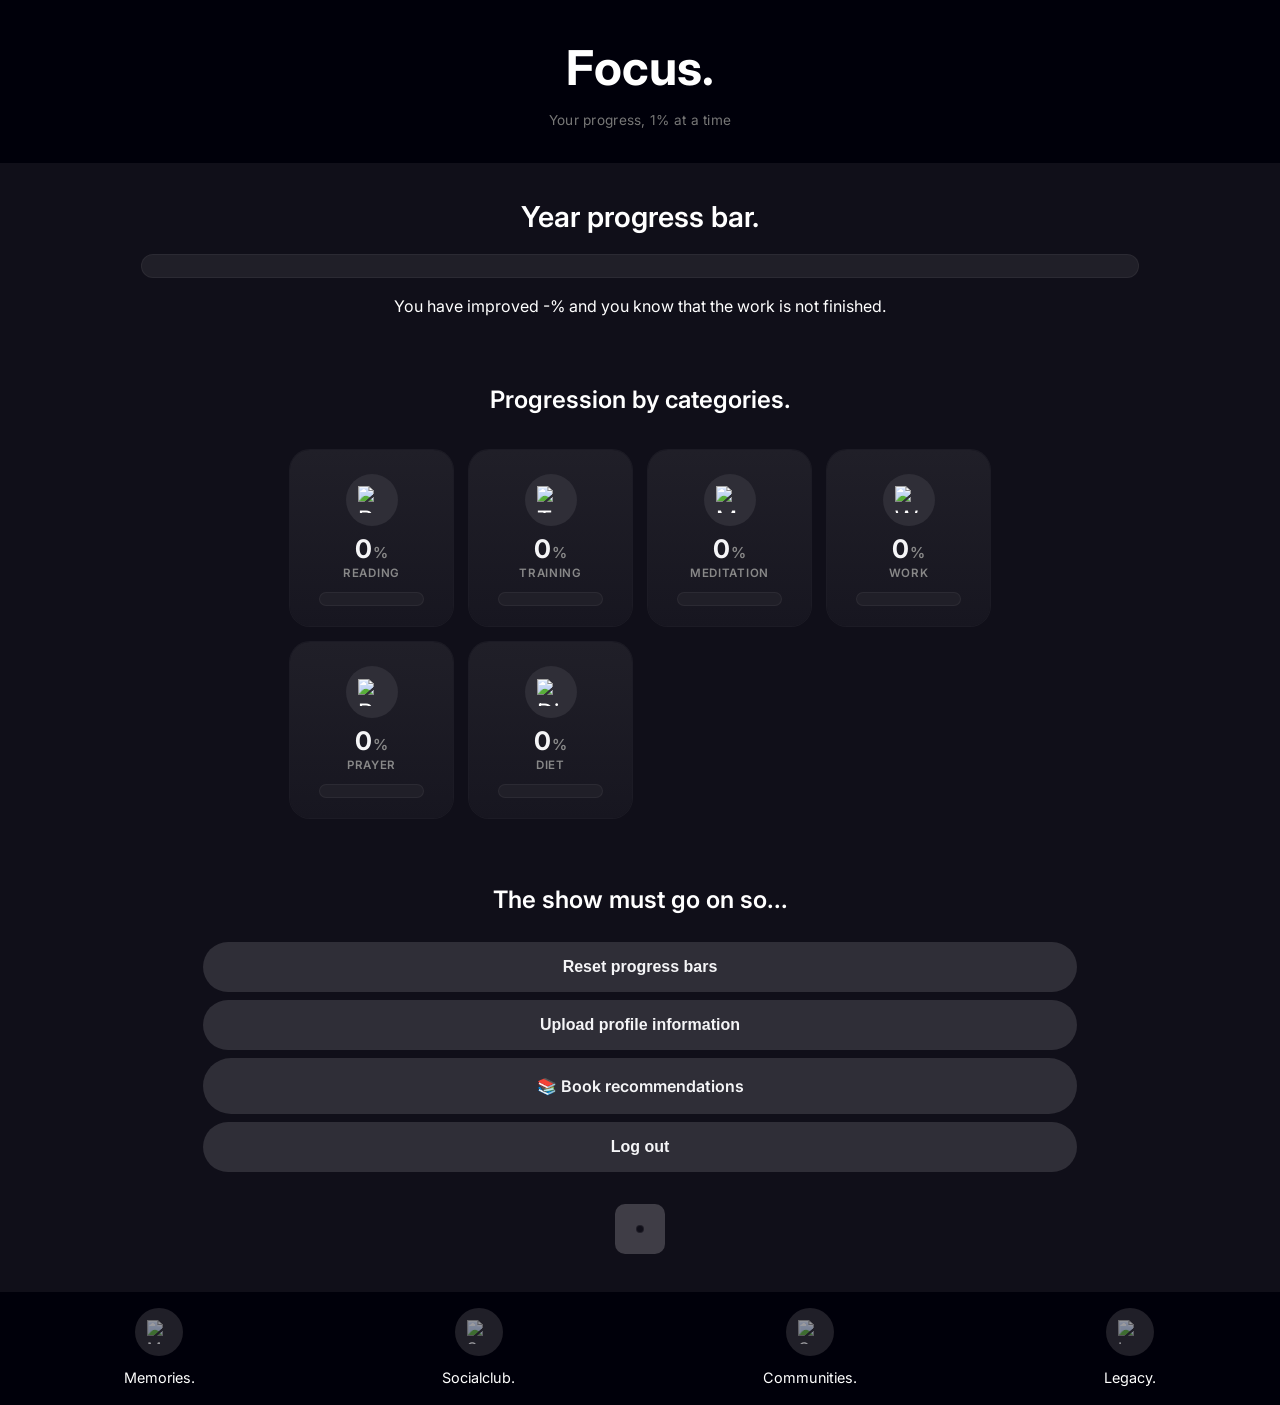
==== index.html @ 748fe957 "Add files via upload" ====
<!DOCTYPE html>
<html lang="es">
<head>
  <meta charset="UTF-8" />
  <meta name="viewport" content="width=device-width, initial-scale=1.0"/>
  <title>Focus - Main Page</title>
  
  <!-- Fuente Inter desde Google Fonts -->
  <link rel="preconnect" href="https://fonts.googleapis.com">
  <link rel="preconnect" href="https://fonts.gstatic.com" crossorigin>
  <link 
    href="https://fonts.googleapis.com/css2?family=Inter:wght@400;600;700&display=swap" 
    rel="stylesheet"
  >
  
  <style>
    /* Reset simple */
    * {
      margin: 0;
      padding: 0;
      box-sizing: border-box;
    }

    body {
      font-family: 'Inter', sans-serif; 
      background-color: #100F19; 
      color: #fff;
      line-height: 1.5;
      opacity: 0;
      animation: pageFadeIn 0.4s ease forwards;
    }
    @keyframes pageFadeIn {
      from { opacity: 0; transform: translateY(6px); }
      to   { opacity: 1; transform: translateY(0); }
    }

    /* Header */
    .header {
      background-color: #00000A;
      text-align: center;
      padding: 2rem 1rem;
    }
    .header h1 { font-size: 3rem; font-weight: 700; }
    .header .page-tagline {
      font-size: 0.85rem;
      color: #777;
      margin-top: 0.4rem;
      letter-spacing: 0.02em;
    }
    .header h1 {
      font-size: 3rem;
      font-weight: 700;
      margin: 0;
    }
    .header h1 a {
      text-decoration: none;
      color: #ffffff;
    }

    /* Sección: Year progress */
    .year-progress-section {
      text-align: center;
      padding: 2rem 1rem;
    }
    .year-progress-section h2 {
      font-size: 1.8rem;
      margin-bottom: 1rem;
      font-weight: 600;
    }
    #yearProgressLabel {
      margin-top: 1rem;
      font-size: 1rem;
    }

    /* Barra de progreso base */
    .progress-container {
      width: 80%;
      margin: 0 auto;
      background-color: #201F28; 
      border-radius: 50px;
      height: 24px;
      position: relative;
      overflow: hidden;
      box-shadow: inset 0 0 0 1px rgba(255,255,255,0.05);
    }
    .progress-bar {
      height: 100%;
      width: 0%; 
      background: linear-gradient(90deg, #55525f, #d9d8e0 70%, #F5F5F7);
      border-radius: 50px;
      transition: width 0.9s cubic-bezier(0.22, 1, 0.36, 1);
    }
    .progress-container.small {
      height: 14px;
      background-color: #201F28;
    }

    /* Sección: categorías */
    .categories-section {
      padding: 2rem 1rem;
      text-align: center;
    }
    .categories-section h2 {
      font-size: 1.5rem;
      margin-bottom: 2rem;
      font-weight: 600;
    }
    .categories-grid {
      display: grid;
      grid-template-columns: repeat(auto-fit, minmax(150px, 1fr));
      gap: 1rem;
      max-width: 700px;
      margin: 0 auto;
    }

    /* Tarjetas de cada categoría: tiles con icono */
    .category-card {
      background: linear-gradient(180deg, #201F28, #171620);
      padding: 1.5rem 1rem 1.25rem;
      border-radius: 20px;
      cursor: pointer;
      display: flex;
      flex-direction: column;
      align-items: center;
      gap: 0.6rem;
      box-shadow: 0 0 0 1px rgba(255,255,255,0.05);
      transition: transform 0.25s ease, box-shadow 0.25s ease, background-color 0.25s ease;
    }
    .category-card:hover {
      transform: translateY(-4px);
      box-shadow: 0 14px 28px rgba(0,0,0,0.35);
    }
    .category-card:active {
      transform: translateY(-1px);
    }

    .category-icon {
      width: 52px;
      height: 52px;
      border-radius: 50%;
      background-color: #2F2E37;
      display: flex;
      align-items: center;
      justify-content: center;
      font-size: 1.5rem;
      transition: background-color 0.25s ease;
    }
    .category-icon img { width: 52%; height: 52%; object-fit: contain; }
    .category-card:hover .category-icon {
      background-color: #3F3D46;
    }

    .category-stat {
      font-size: 1.6rem;
      font-weight: 700;
      color: #F5F5F7;
      line-height: 1;
    }
    .category-stat .unit {
      font-size: 0.95rem;
      font-weight: 600;
      color: #888;
      margin-left: 1px;
    }

    .category-label {
      font-size: 0.72rem;
      color: #888;
      text-transform: uppercase;
      letter-spacing: 0.06em;
      font-weight: 600;
      margin-top: -0.35rem;
    }

    /* Sección: botones y opciones */
    .next-actions-section {
      text-align: center;
      padding: 2rem 1rem;
    }
    .next-actions-section h2 {
      font-size: 1.5rem;
      margin-bottom: 1.5rem;
      font-weight: 600;
    }
    .btn.action-btn {
      display: block;
      width: 70%;
      margin: 0.5rem auto;
      padding: 1rem;
      background-color: #2F2E37;
      color: #F5F5F7;
      border: none;
      border-radius: 30px;
      font-size: 1rem;
      cursor: pointer;
      transition: background-color 0.3s;
      font-weight: 600;
    }
    .btn.action-btn:hover {
      background-color: #3F3D46;
    }

    /* Icono de configuración */
    .settings-icon {
      margin-top: 2rem;
    }
    .settings-icon .gear {
      display: inline-block;
      width: 50px;
      height: 50px;
      background-color: #3F3D46;
      border-radius: 10px;
      position: relative;
    }
    .settings-icon .gear::before,
    .settings-icon .gear::after {
      content: '';
      position: absolute;
      background-color: #201F28;
      border-radius: 50%;
    }
    .settings-icon .gear::before {
      width: 8px;
      height: 8px;
      left: calc(50% - 4px);
      top: calc(50% - 4px);
    }
    .settings-icon .gear::after {
      width: 6px;
      height: 6px;
      left: calc(50% - 3px);
      top: calc(50% - 3px);
      background-color: #100F19;
    }

    /* Footer */
    .footer {
      background-color: #00000A;
      padding: 1rem 0;
    }
    .bottom-nav {
      display: flex;
      justify-content: space-around;
      align-items: center;
    }
    .nav-item {
      text-align: center;
      cursor: pointer;
    }
    .nav-item a {
      display: flex;
      flex-direction: column;
      align-items: center;
      text-decoration: none;
      color: #fff;
    }
    .nav-item a:hover {
      color: #ccc; 
    }
    .nav-item .image {
      display: flex;
      justify-content: center;
      align-items: center;
      width: 48px; 
      height: 48px;
      margin-bottom: 0.5rem; 
      overflow: hidden;
      border-radius: 50%; 
      background-color: #201F28;
    }
    .nav-item .image img {
      width: 100%;
      height: 100%;
      object-fit: cover;
    }
    .nav-item .image-emoji img { width: 50%; height: 50%; object-fit: contain; opacity: 0.55; transition: opacity 0.2s; }
    .nav-item.active .image-emoji img { opacity: 1; }
    .nav-item span {
      font-size: 0.9rem;
      font-weight: 400;
      margin-top: 0.2rem;
    }

    /* ============================
       Modales — rediseño FOCUS
       ============================ */
    .modal-overlay, .modal-overlay-minutes, .modal-overlay-profile {
      position: fixed;
      top: 0; left: 0;
      width: 100vw; height: 100vh;
      display: flex;
      justify-content: center;
      align-items: center;
      background-color: rgba(0,0,0,0.65);
      backdrop-filter: blur(3px);
      z-index: 999;
      opacity: 0;
      pointer-events: none;
      transition: opacity 0.25s ease;
    }
    .modal-overlay.open, .modal-overlay-minutes.open, .modal-overlay-profile.open {
      opacity: 1;
      pointer-events: auto;
    }

    .modal, .modal-minutes, .modal-profile {
      position: relative;
      background: linear-gradient(180deg, #2F2E37, #100F19);
      padding: 2rem 1.75rem 1.75rem;
      border-radius: 20px;
      max-width: 90%;
      color: #fff;
      display: flex;
      flex-direction: column;
      align-items: center;
      gap: 0.9rem;
      box-shadow: 0 24px 60px rgba(0,0,0,0.55), 0 0 0 1px rgba(255,255,255,0.08);
      transform: scale(0.9) translateY(8px);
      transition: transform 0.28s cubic-bezier(0.22, 1, 0.36, 1);
    }
    .modal-overlay.open .modal,
    .modal-overlay-minutes.open .modal-minutes,
    .modal-overlay-profile.open .modal-profile {
      transform: scale(1) translateY(0);
    }

    .modal { width: 300px; }
    .modal-minutes { width: 300px; }
    .modal-profile { width: 320px; align-items: stretch; }

    .modal-icon {
      font-size: 2.2rem;
      line-height: 1;
      margin-bottom: -0.2rem;
    }
    .modal-icon img { width: 2.2rem; height: 2.2rem; object-fit: contain; display: block; margin: 0 auto; }

    .modal h3, .modal-minutes h3, .modal-profile h3 {
      font-weight: 600;
      font-size: 1.15rem;
      text-align: center;
      line-height: 1.4;
    }
    .modal-profile h3 { text-align: left; margin-bottom: 0.2rem; }

    /* Botón de cerrar: círculo discreto en la esquina */
    .modal .close-btn, 
    .modal-minutes .close-minutes-btn,
    .modal-profile .close-profile-btn {
      position: absolute;
      top: 0.75rem;
      right: 0.75rem;
      width: 28px;
      height: 28px;
      display: flex;
      align-items: center;
      justify-content: center;
      background-color: rgba(255,255,255,0.08);
      color: #ccc;
      font-size: 0.85rem;
      border-radius: 50%;
      cursor: pointer;
      transition: background-color 0.2s, color 0.2s;
    }
    .modal .close-btn:hover, 
    .modal-minutes .close-minutes-btn:hover,
    .modal-profile .close-profile-btn:hover {
      background-color: rgba(255,255,255,0.18);
      color: #fff;
    }

    /* Toggle Yes/No */
    .toggle-group {
      display: flex;
      gap: 0.6rem;
      width: 100%;
    }
    .toggle-btn {
      flex: 1;
      padding: 0.7rem 0;
      background-color: #201F28;
      border: 2px solid #2F2E37;
      color: #ccc;
      font-weight: 600;
      font-size: 0.95rem;
      border-radius: 12px;
      cursor: pointer;
      transition: all 0.2s ease;
    }
    .toggle-btn:hover { border-color: #6e6b7b; }
    .toggle-btn.selected {
      background-color: #F5F5F7;
      border-color: #F5F5F7;
      color: #100F19;
    }
    .toggle-btn.selected.no-style {
      background-color: #3F3D46;
      border-color: #55525f;
      color: #fff;
    }

    /* Chips de minutos rápidos */
    .chip-group {
      display: flex;
      flex-wrap: wrap;
      gap: 0.5rem;
      justify-content: center;
      width: 100%;
    }
    .chip {
      padding: 0.4rem 0.9rem;
      background-color: #201F28;
      border: 1.5px solid #2F2E37;
      color: #ddd;
      font-size: 0.85rem;
      font-weight: 600;
      border-radius: 20px;
      cursor: pointer;
      transition: all 0.2s ease;
    }
    .chip:hover { border-color: #6e6b7b; }
    .chip.selected {
      background-color: #F5F5F7;
      border-color: #F5F5F7;
      color: #100F19;
    }

    .minutes-input-wrap {
      position: relative;
      width: 100%;
    }
    .minutes-input-wrap input[type="number"] {
      width: 100%;
      padding: 0.7rem 3rem 0.7rem 1rem;
      background-color: #100F19;
      color: #fff;
      border: 2px solid #2F2E37;
      border-radius: 12px;
      outline: none;
      font-size: 1.6rem;
      font-weight: 700;
      text-align: center;
      transition: border-color 0.2s;
      -moz-appearance: textfield;
    }
    .minutes-input-wrap input[type="number"]:focus {
      border-color: #F5F5F7;
    }
    .minutes-unit {
      position: absolute;
      right: 1rem;
      top: 50%;
      transform: translateY(-50%);
      color: #888;
      font-size: 0.85rem;
      font-weight: 600;
      pointer-events: none;
    }

    /* Botones, selects, inputs en modals */
    .modal button, .modal-minutes button, .modal-profile button {
      background-color: #F5F5F7;
      border: none;
      color: #100F19;
      font-weight: 700;
      letter-spacing: 0.02em;
      text-transform: uppercase;
      font-size: 0.85rem;
      border-radius: 12px;
      padding: 0.75rem 1rem;
      cursor: pointer;
      transition: background-color 0.2s, transform 0.15s;
      width: 100%;
    }
    .modal button:hover, .modal-minutes button:hover, .modal-profile button:hover {
      background-color: #E3E3E8;
    }
    .modal button:active, .modal-minutes button:active, .modal-profile button:active {
      transform: scale(0.97);
    }

    .modal-profile input[type="text"], 
    .modal-profile textarea,
    .modal-profile input[type="file"] {
      width: 100%;
      padding: 0.6rem 0.8rem;
      background-color: #100F19;
      color: #fff;
      border: 2px solid #2F2E37;
      border-radius: 10px;
      outline: none;
      font-size: 0.95rem;
      font-family: inherit;
      transition: border-color 0.2s;
    }
    .modal-profile input[type="text"]:focus,
    .modal-profile textarea:focus {
      border-color: #F5F5F7;
    }
    .modal-profile label {
      font-size: 0.75rem;
      text-transform: uppercase;
      letter-spacing: 0.05em;
      color: #999;
      margin-bottom: -0.4rem;
      margin-top: 0.3rem;
    }

    .avatar-preview {
      width: 72px;
      height: 72px;
      border-radius: 50%;
      align-self: center;
      background-color: #333;
      background-size: cover;
      background-position: center;
      border: 2px solid #F5F5F7;
      margin-bottom: 0.2rem;
    }

    /* ============================
       Toast — sustituye a alert()
       ============================ */
    .focus-toast {
      position: fixed;
      bottom: 30px;
      left: 50%;
      transform: translate(-50%, 16px);
      background-color: #201F28;
      color: #F5F5F7;
      padding: 0.8rem 1.4rem;
      border-radius: 14px;
      font-size: 0.9rem;
      font-weight: 600;
      text-align: center;
      max-width: 85%;
      box-shadow: 0 16px 40px rgba(0,0,0,0.5), 0 0 0 1px rgba(255,255,255,0.07);
      opacity: 0;
      pointer-events: none;
      transition: opacity 0.3s ease, transform 0.3s ease;
      z-index: 1200;
    }
    .focus-toast.show {
      opacity: 1;
      transform: translate(-50%, 0);
    }

    /* ============================
       Rodillo numérico (efecto slot machine)
       ============================ */
    .reel-overlay {
      position: fixed;
      top: 0; left: 0;
      width: 100vw; height: 100vh;
      display: flex;
      flex-direction: column;
      align-items: center;
      justify-content: center;
      gap: 1rem;
      background-color: rgba(0,0,0,0.78);
      backdrop-filter: blur(6px);
      z-index: 1100;
      opacity: 0;
      pointer-events: none;
      transition: opacity 0.3s ease;
    }
    .reel-overlay.show {
      opacity: 1;
      pointer-events: auto;
    }
    .reel-label {
      font-size: 0.9rem;
      text-transform: uppercase;
      letter-spacing: 0.08em;
      color: #999;
      text-align: center;
      max-width: 80%;
    }
    .reel-container {
      display: flex;
      gap: 5px;
    }
    .reel-digit {
      width: 48px;
      height: 68px;
      overflow: hidden;
      position: relative;
      background-color: #201F28;
      border-radius: 12px;
      box-shadow: inset 0 0 0 1px rgba(255,255,255,0.07);
    }
    .reel-strip {
      display: flex;
      flex-direction: column;
      transition: transform 1s cubic-bezier(0.16, 1, 0.3, 1);
    }
    .reel-strip span {
      height: 68px;
      display: flex;
      align-items: center;
      justify-content: center;
      font-size: 2.1rem;
      font-weight: 700;
      color: #F5F5F7;
      font-variant-numeric: tabular-nums;
    }
    .reel-suffix {
      font-size: 1rem;
      color: #888;
      font-weight: 600;
    }
  </style>
</head>
<body>

  <!-- Encabezado -->
  <header class="header">
    <h1>
      <a href="index.html" style="text-decoration: none; color: #fff;">Focus.</a>
    </h1>
    <div class="page-tagline">Your progress, 1% at a time</div>
  </header>

  <!-- Sección: Barra de progreso anual -->
  <section class="year-progress-section">
    <h2>Year progress bar.</h2>
    <div class="progress-container">
      <div class="progress-bar" id="yearProgressBar"></div>
    </div>
    <p id="yearProgressLabel">
      You have improved <span id="yearProgressValue">-</span>% and you know that the work is not finished.
    </p>
  </section>

  <!-- Sección: Progresión por categorías -->
  <section class="categories-section">
    <h2>Progression by categories.</h2>
    <div class="categories-grid">

      <!-- Leer (1%/20 min) -->
      <div class="category-card" data-cat="read">
        <div class="category-icon"><img src="https://cdn.jsdelivr.net/gh/twitter/twemoji@14.0.2/assets/svg/1f4d6.svg" alt="Reading"></div>
        <div class="category-stat"><span id="readValue">0</span><span class="unit">%</span></div>
        <div class="category-label">Reading</div>
        <div class="progress-container small">
          <div class="progress-bar" id="readProgressBar"></div>
        </div>
      </div>

      <!-- Entrenar (1%/60 min) -->
      <div class="category-card" data-cat="trained">
        <div class="category-icon"><img src="https://cdn.jsdelivr.net/gh/twitter/twemoji@14.0.2/assets/svg/1f4aa.svg" alt="Training"></div>
        <div class="category-stat"><span id="trainedValue">0</span><span class="unit">%</span></div>
        <div class="category-label">Training</div>
        <div class="progress-container small">
          <div class="progress-bar" id="trainedProgressBar"></div>
        </div>
      </div>

      <!-- Meditar (1%/10 min) -->
      <div class="category-card" data-cat="meditated">
        <div class="category-icon"><img src="https://cdn.jsdelivr.net/gh/twitter/twemoji@14.0.2/assets/svg/1f9d8.svg" alt="Meditation"></div>
        <div class="category-stat"><span id="meditatedValue">0</span><span class="unit">%</span></div>
        <div class="category-label">Meditation</div>
        <div class="progress-container small">
          <div class="progress-bar" id="meditatedProgressBar"></div>
        </div>
      </div>

      <!-- Trabajar (1%/60 min) -->
      <div class="category-card" data-cat="worked">
        <div class="category-icon"><img src="https://cdn.jsdelivr.net/gh/twitter/twemoji@14.0.2/assets/svg/1f4bc.svg" alt="Work"></div>
        <div class="category-stat"><span id="workedValue">0</span><span class="unit">%</span></div>
        <div class="category-label">Work</div>
        <div class="progress-container small">
          <div class="progress-bar" id="workedProgressBar"></div>
        </div>
      </div>

      <!-- Rezar (Yes/No) -->
      <div class="category-card" data-cat="prayed">
        <div class="category-icon"><img src="https://cdn.jsdelivr.net/gh/twitter/twemoji@14.0.2/assets/svg/1f64f.svg" alt="Prayer"></div>
        <div class="category-stat"><span id="prayedValue">0</span><span class="unit">%</span></div>
        <div class="category-label">Prayer</div>
        <div class="progress-container small">
          <div class="progress-bar" id="prayedProgressBar"></div>
        </div>
      </div>

      <!-- Dieta (Yes/No) -->
      <div class="category-card" data-cat="diet">
        <div class="category-icon"><img src="https://cdn.jsdelivr.net/gh/twitter/twemoji@14.0.2/assets/svg/1f957.svg" alt="Diet"></div>
        <div class="category-stat"><span id="dietValue">0</span><span class="unit">%</span></div>
        <div class="category-label">Diet</div>
        <div class="progress-container small">
          <div class="progress-bar" id="dietProgressBar"></div>
        </div>
      </div>

    </div>
  </section>

  <!-- Sección: Botones y opciones -->
  <section class="next-actions-section">
    <h2>The show must go on so...</h2>
    
    <!-- Botón "Reset progress bars" -->
    <button class="btn action-btn" id="resetBtn">Reset progress bars</button>

    <!-- Botón "Upload profile information" -->
    <button class="btn action-btn" id="uploadProfileBtn">Upload profile information</button>

    <a href="books.html" class="btn action-btn" style="display:block; text-decoration:none; box-sizing:border-box;">📚 Book recommendations</a>

    <button class="btn action-btn" id="logoutBtn">Log out</button>
    
    <!-- Icono de configuración (decorativo) -->
    <div class="settings-icon">
      <div class="gear"></div>
    </div>
  </section>

  <!-- Footer con menú de navegación inferior -->
  <footer class="footer">
    <nav class="bottom-nav">
      <div class="nav-item">
        <a href="memories.html">
          <div class="image image-emoji">
            <img src="https://cdn.jsdelivr.net/gh/twitter/twemoji@14.0.2/assets/svg/1f4f8.svg" alt="Memories">
          </div>
          <span>Memories.</span>
        </a>
      </div>
      <div class="nav-item">
        <a href="socialclub.html">
            <div class="image image-emoji">
              <img src="https://cdn.jsdelivr.net/gh/twitter/twemoji@14.0.2/assets/svg/1f4ac.svg" alt="Socialclub">
            </div>
            <span>Socialclub.</span>
          </a>
      </div>
      <div class="nav-item">
        <a href="communities.html">
            <div class="image image-emoji">
              <img src="https://cdn.jsdelivr.net/gh/twitter/twemoji@14.0.2/assets/svg/1f310.svg" alt="Communities">
            </div>
            <span>Communities.</span>
          </a>
      </div>
      <div class="nav-item">
        <a href="legacy.html">
            <div class="image image-emoji">
              <img src="https://cdn.jsdelivr.net/gh/twitter/twemoji@14.0.2/assets/svg/1f331.svg" alt="Legacy">
            </div>
            <span>Legacy.</span>
          </a>
      </div>
    </nav>
  </footer>

  <!-- Modal: Yes/No (prayed, diet) -->
  <div class="modal-overlay" id="yesNoModal">
    <div class="modal">
      <button class="close-btn" id="closeYesNoModal">✕</button>
      <span class="modal-icon" id="yesNoModalIcon"><img src="https://cdn.jsdelivr.net/gh/twitter/twemoji@14.0.2/assets/svg/1f64f.svg" alt=""></span>
      <h3 id="yesNoModalTitle">Have you followed your diet today?</h3>
      <div class="toggle-group" id="yesNoToggleGroup">
        <button type="button" class="toggle-btn" data-value="Yes">Yes</button>
        <button type="button" class="toggle-btn no-style" data-value="No">No</button>
      </div>
      <button id="saveYesNoBtn">Save</button>
    </div>
  </div>

  <!-- Modal: minutos para las demás categorías -->
  <div class="modal-overlay-minutes" id="minutesModal">
    <div class="modal-minutes">
      <button class="close-minutes-btn" id="closeMinutesModal">✕</button>
      <span class="modal-icon" id="minutesModalIcon"><img src="https://cdn.jsdelivr.net/gh/twitter/twemoji@14.0.2/assets/svg/1f4d6.svg" alt=""></span>
      <h3 id="minutesModalTitle">How many minutes did you spend?</h3>
      <div class="chip-group" id="minutesChipGroup">
        <button type="button" class="chip" data-min="5">5</button>
        <button type="button" class="chip" data-min="10">10</button>
        <button type="button" class="chip" data-min="15">15</button>
        <button type="button" class="chip" data-min="30">30</button>
        <button type="button" class="chip" data-min="60">60</button>
      </div>
      <div class="minutes-input-wrap">
        <input type="number" min="0" id="minutesInput" placeholder="0" />
        <span class="minutes-unit">min</span>
      </div>
      <button id="saveMinutesBtn">Save</button>
    </div>
  </div>

  <!-- Modal: Profile Info -->
  <div class="modal-overlay-profile" id="profileModal">
    <div class="modal-profile">
      <button class="close-profile-btn" id="closeProfileModal">✕</button>
      <h3>Upload Profile Information</h3>

      <div class="avatar-preview" id="avatarPreview"></div>

      <label for="realName">Real Name</label>
      <input type="text" id="realName" placeholder="John Doe">

      <label for="userName">Username</label>
      <input type="text" id="userName" placeholder="johndoe123">

      <label for="description">Description</label>
      <textarea id="description" rows="3" placeholder="Tell us about yourself..."></textarea>

      <label for="profilePic">Profile Picture</label>
      <input type="file" id="profilePic" accept="image/*">

      <button id="saveProfileBtn">Save</button>
    </div>
  </div>

  <!-- Toast de notificaciones -->
  <div class="focus-toast" id="focusToast"></div>

  <!-- Overlay del rodillo numérico (efecto slot machine) -->
  <div class="reel-overlay" id="reelOverlay">
    <span class="reel-label" id="reelLabel"></span>
    <div class="reel-container" id="reelContainer"></div>
    <span class="reel-suffix" id="reelSuffix"></span>
  </div>

  <script type="module">
    import { requireAuth, loadUserDoc, saveUserDoc, logout, resizeImageFile } from "./firebase-init.js";

    // Esperamos a saber quién ha iniciado sesión (si no hay nadie, nos manda a login.html)
    const user = await requireAuth();
    const uid = user.uid;

    // Cargamos los datos guardados de este usuario en Firestore
    const savedData = await loadUserDoc(uid);

    // timeSpent para cada cat
    let timeSpent = savedData.timeSpent || {
      read: 0,
      trained: 0,
      meditated: 0,
      worked: 0,
      prayedYesCount: 0,
      dietYesCount: 0,
      readSessions: 0,
      trainedSessions: 0,
      meditatedSessions: 0,
      workedSessions: 0
    };
    // Compatibilidad con cuentas creadas antes de añadir el conteo de sesiones
    ["readSessions", "trainedSessions", "meditatedSessions", "workedSessions"].forEach(k => {
      if (typeof timeSpent[k] !== "number") timeSpent[k] = 0;
    });

    // Profile info
    let profileInfo = savedData.profileInfo || {
      realName: "",
      userName: "",
      description: "",
      profilePic: ""
    };

    document.getElementById("logoutBtn").addEventListener("click", logout);

    // Iconos por categoría, usados en los modales
    const TWEMOJI_BASE = "https://cdn.jsdelivr.net/gh/twitter/twemoji@14.0.2/assets/svg/";
    function twemojiImg(code) {
      return `<img src="${TWEMOJI_BASE}${code}.svg" alt="">`;
    }
    const CATEGORY_ICONS = {
      read: twemojiImg("1f4d6"),
      trained: twemojiImg("1f4aa"),
      meditated: twemojiImg("1f9d8"),
      worked: twemojiImg("1f4bc"),
      prayed: twemojiImg("1f64f"),
      diet: twemojiImg("1f957")
    };

    // Animación tipo "cuentakilómetros": sube rápido del valor actual al nuevo
    function animateNumber(el, from, to, duration = 700) {
      if (!el) return;
      from = Number(from) || 0;
      to = Number(to) || 0;
      if (from === to) { el.textContent = to; return; }

      const start = performance.now();
      function tick(now) {
        const progress = Math.min((now - start) / duration, 1);
        // easeOutExpo: arranca muy rápido y frena al final, como un odómetro
        const eased = progress === 1 ? 1 : 1 - Math.pow(2, -10 * progress);
        const current = Math.round(from + (to - from) * eased);
        el.textContent = current;
        if (progress < 1) requestAnimationFrame(tick);
        else el.textContent = to;
      }
      requestAnimationFrame(tick);
    }

    /* -- Toast: sustituye a los alert() nativos -- */
    const focusToast = document.getElementById("focusToast");
    let toastTimer;
    function showToast(message) {
      focusToast.textContent = message;
      focusToast.classList.add("show");
      clearTimeout(toastTimer);
      toastTimer = setTimeout(() => focusToast.classList.remove("show"), 2400);
    }

    /* -- Rodillo numérico tipo tragaperras (para el total de minutos) -- */
    const reelOverlay   = document.getElementById("reelOverlay");
    const reelLabel     = document.getElementById("reelLabel");
    const reelContainer = document.getElementById("reelContainer");
    const reelSuffix    = document.getElementById("reelSuffix");

    function buildReelDigit(targetDigit) {
      const digitEl = document.createElement("div");
      digitEl.className = "reel-digit";
      const strip = document.createElement("div");
      strip.className = "reel-strip";
      // 3 vueltas de 0-9 para que el rodillo gire varias veces antes de frenar
      for (let cycle = 0; cycle < 3; cycle++) {
        for (let d = 0; d <= 9; d++) {
          const span = document.createElement("span");
          span.textContent = d;
          strip.appendChild(span);
        }
      }
      digitEl.appendChild(strip);
      return { digitEl, strip, targetDigit };
    }

    function showMinutesReel(catKey, toTotal) {
      const digitsStr = String(toTotal).padStart(2, "0");
      reelContainer.innerHTML = "";
      const strips = [];

      [...digitsStr].forEach((ch) => {
        const { digitEl, strip, targetDigit } = buildReelDigit(parseInt(ch, 10));
        reelContainer.appendChild(digitEl);
        strips.push({ strip, targetDigit });
      });

      reelLabel.textContent = `Total minutes on ${catKey} this year`;
      reelSuffix.textContent = "min";
      reelOverlay.classList.add("show");

      // Reseteamos posición antes de animar (sin transición) y forzamos reflow
      strips.forEach(({ strip }) => {
        strip.style.transitionDuration = "0s";
        strip.style.transform = "translateY(0)";
      });
      // eslint-disable-next-line no-unused-expressions
      reelContainer.offsetHeight;

      let maxDuration = 0;
      strips.forEach(({ strip, targetDigit }, i) => {
        const duration = 900 + i * 220;
        const delay = i * 90;
        maxDuration = Math.max(maxDuration, duration + delay);
        strip.style.transitionDuration = `${duration}ms`;
        strip.style.transitionDelay = `${delay}ms`;
        const landIndex = 20 + targetDigit; // aterriza en la 3ª vuelta
        strip.style.transform = `translateY(-${landIndex * 68}px)`;
      });

      // Tras la animación + una pausa para leer el número, ocultamos el rodillo
      setTimeout(() => {
        reelOverlay.classList.remove("show");
      }, maxDuration + 1300);
    }

    // Cálculo % en base a la catKey
    function computeProgress(catKey) {
      switch(catKey) {
        case "read":
          return Math.floor(timeSpent.read / 20);   // 1% / 20 min
        case "trained":
          return Math.floor(timeSpent.trained / 60);// 1% / 60 min
        case "meditated":
          return Math.floor(timeSpent.meditated / 10);// 1% / 10 min
        case "worked":
          return Math.floor(timeSpent.worked / 60);
        case "prayed":
          return timeSpent.prayedYesCount;          
        case "diet":
          return timeSpent.dietYesCount;           
      }
      return 0;
    }

    // Actualiza la barra y el texto de una categoría
    function updateProgress(catKey) {
      const val = computeProgress(catKey);
      const finalVal = val > 400 ? 400 : val;

      // Actualizar la barra (la transición CSS ya la anima)
      const barElem = document.getElementById(catKey + "ProgressBar");
      if (barElem) barElem.style.width = finalVal + "%";
      
      // Actualizar el texto con efecto de conteo
      const labelElem = document.getElementById(catKey + "Value");
      if (labelElem) {
        const currentVal = parseInt(labelElem.textContent, 10) || 0;
        animateNumber(labelElem, currentVal, finalVal);
      }
    }

    // Calculamos la media de los 6 porcentajes para la barra principal
    function updateYearBar() {
      const cats = ["read","trained","meditated","worked","prayed","diet"];
      let sum = 0;
      cats.forEach(c => sum += computeProgress(c));
      const avg = Math.floor(sum / cats.length);
      const finalAvg = avg > 400 ? 400 : avg;
      
      const yearBar = document.getElementById("yearProgressBar");
      const yearVal = document.getElementById("yearProgressValue");
      if (yearBar) yearBar.style.width = finalAvg + "%";
      if (yearVal) {
        const currentVal = parseInt(yearVal.textContent, 10) || 0;
        animateNumber(yearVal, currentVal, finalAvg);
      }
    }

    // Recalcula una categoría y después la barra principal
    function recalcAll(catKey) {
      updateProgress(catKey);
      updateYearBar();
    }

    /* -- Modales prayed/diet -- */
    const yesNoModal       = document.getElementById("yesNoModal");
    const closeYesNoModal  = document.getElementById("closeYesNoModal");
    const yesNoModalTitle  = document.getElementById("yesNoModalTitle");
    const yesNoModalIcon   = document.getElementById("yesNoModalIcon");
    const yesNoToggleGroup = document.getElementById("yesNoToggleGroup");
    const saveYesNoBtn     = document.getElementById("saveYesNoBtn");
    let yesNoChoice = "Yes";
    let yesNoCategory = null;

    function openYesNoModal(catKey) {
      yesNoCategory = catKey;
      yesNoChoice = "Yes";
      yesNoModalIcon.innerHTML = CATEGORY_ICONS[catKey] || twemojiImg("2705");
      yesNoModalTitle.textContent = (catKey === "prayed")
        ? "Have you prayed today?"
        : "Have you followed your diet today?";

      yesNoToggleGroup.querySelectorAll(".toggle-btn").forEach(btn => {
        btn.classList.toggle("selected", btn.dataset.value === "Yes");
      });

      yesNoModal.classList.add("open");
    }
    function closeYesNo() {
      yesNoModal.classList.remove("open");
    }
    closeYesNoModal.addEventListener("click", closeYesNo);

    yesNoToggleGroup.querySelectorAll(".toggle-btn").forEach(btn => {
      btn.addEventListener("click", () => {
        yesNoChoice = btn.dataset.value;
        yesNoToggleGroup.querySelectorAll(".toggle-btn").forEach(b => {
          b.classList.toggle("selected", b === btn);
        });
      });
    });

    saveYesNoBtn.addEventListener("click", () => {
      const catKey = yesNoCategory;
      if (yesNoChoice === "Yes") {
        if (catKey === "prayed") {
          timeSpent.prayedYesCount++;
          showToast("Nice! +1% in prayed progress!");
        } else {
          timeSpent.dietYesCount++;
          showToast("Great job! +1% in diet progress!");
        }
      } else {
        showToast("No increment this time!");
      }
      saveUserDoc(uid, { timeSpent });
      recalcAll(catKey);
      closeYesNo();
    });

    /* -- Modal Minutos -- */
    const minutesModal      = document.getElementById("minutesModal");
    const closeMinutesModal = document.getElementById("closeMinutesModal");
    const minutesModalTitle = document.getElementById("minutesModalTitle");
    const minutesModalIcon  = document.getElementById("minutesModalIcon");
    const minutesChipGroup  = document.getElementById("minutesChipGroup");
    const minutesInput      = document.getElementById("minutesInput");
    const saveMinutesBtn    = document.getElementById("saveMinutesBtn");

    function openMinutesModal(catKey) {
      minutesModalIcon.innerHTML = CATEGORY_ICONS[catKey] || twemojiImg("23f1");
      minutesModalTitle.textContent = `How many minutes did you spend on ${catKey} today?`;
      minutesInput.value = "";
      minutesInput.dataset.category = catKey;
      minutesChipGroup.querySelectorAll(".chip").forEach(c => c.classList.remove("selected"));

      minutesModal.classList.add("open");
      setTimeout(() => minutesInput.focus(), 200);
    }
    function closeModalMinutes() {
      minutesModal.classList.remove("open");
    }
    closeMinutesModal.addEventListener("click", closeModalMinutes);

    minutesChipGroup.querySelectorAll(".chip").forEach(chip => {
      chip.addEventListener("click", () => {
        minutesInput.value = chip.dataset.min;
        minutesChipGroup.querySelectorAll(".chip").forEach(c => c.classList.remove("selected"));
        chip.classList.add("selected");
      });
    });
    // Si el usuario escribe un valor manual, quitamos la selección de chips
    minutesInput.addEventListener("input", () => {
      const matchingChip = [...minutesChipGroup.querySelectorAll(".chip")]
        .find(c => c.dataset.min === minutesInput.value);
      minutesChipGroup.querySelectorAll(".chip").forEach(c => {
        c.classList.toggle("selected", c === matchingChip);
      });
    });

    saveMinutesBtn.addEventListener("click", () => {
      const catKey = minutesInput.dataset.category;
      const val = parseInt(minutesInput.value);
      if (!isNaN(val) && val > 0) {
        timeSpent[catKey] += val;
        timeSpent[catKey + "Sessions"] = (timeSpent[catKey + "Sessions"] || 0) + 1;
        saveUserDoc(uid, { timeSpent });
        closeModalMinutes();
        showMinutesReel(catKey, timeSpent[catKey]);
        // Las barras se recalculan ya (quedan ocultas detrás del overlay del rodillo)
        recalcAll(catKey);
      } else {
        closeModalMinutes();
      }
    });

    /* -- Botón RESET -- */
    const resetBtn = document.getElementById("resetBtn");
    resetBtn.addEventListener("click", () => {
      // Todos a 0
      timeSpent.read          = 0;
      timeSpent.trained       = 0;
      timeSpent.meditated     = 0;
      timeSpent.worked        = 0;
      timeSpent.prayedYesCount= 0;
      timeSpent.dietYesCount  = 0;

      saveUserDoc(uid, { timeSpent });

      ["read","trained","meditated","worked","prayed","diet"].forEach(cat => {
        updateProgress(cat);
      });
      updateYearBar();

      showToast("All progress bars have been reset to 0!");
    });

    /* -- Modal Profile -- */
    const uploadProfileBtn    = document.getElementById("uploadProfileBtn");
    const profileModal        = document.getElementById("profileModal");
    const closeProfileModalBtn= document.getElementById("closeProfileModal");
    const realNameInput       = document.getElementById("realName");
    const userNameInput       = document.getElementById("userName");
    const descriptionInput    = document.getElementById("description");
    const profilePicInput     = document.getElementById("profilePic");
    const saveProfileBtn      = document.getElementById("saveProfileBtn");
    const avatarPreview       = document.getElementById("avatarPreview");

    function setAvatarPreview(src) {
      avatarPreview.style.backgroundImage = src ? `url(${src})` : "none";
    }

    uploadProfileBtn.addEventListener("click", () => {
      realNameInput.value    = profileInfo.realName || "";
      userNameInput.value    = profileInfo.userName || "";
      descriptionInput.value = profileInfo.description || "";
      profilePicInput.value  = "";
      delete profilePicInput.dataset.resized;
      setAvatarPreview(profileInfo.profilePic);
      profileModal.classList.add("open");
    });

    closeProfileModalBtn.addEventListener("click", () => {
      profileModal.classList.remove("open");
    });

    profilePicInput.addEventListener("change", async () => {
      const file = profilePicInput.files[0];
      if (!file) return;
      const resized = await resizeImageFile(file, 400, 0.8);
      profilePicInput.dataset.resized = resized;
      setAvatarPreview(resized);
    });

    saveProfileBtn.addEventListener("click", async () => {
      profileInfo.realName    = realNameInput.value.trim();
      profileInfo.userName    = userNameInput.value.trim();
      profileInfo.description = descriptionInput.value.trim();

      if (profilePicInput.dataset.resized) {
        profileInfo.profilePic = profilePicInput.dataset.resized;
      }
      persistProfile();
    });

    function persistProfile() {
      saveUserDoc(uid, { profileInfo });
      showToast("Profile information saved!");
      profileModal.classList.remove("open");
    }

    /* -- Inicializamos la página con los datos ya cargados de Firestore -- */
    updateYearBar();
    ["read","trained","meditated","worked","prayed","diet"].forEach(cat => {
      updateProgress(cat);
    });

    document.querySelectorAll(".category-card").forEach(card => {
      card.addEventListener("click", () => {
        const catKey = card.getAttribute("data-cat");
        if (!catKey) return;

        if (catKey === "prayed" || catKey === "diet") {
          openYesNoModal(catKey);
        } else {
          openMinutesModal(catKey);
        }
      });
    });

    /* -- Transición dinámica entre páginas -- */
    document.querySelectorAll('.nav-item a, .header h1 a').forEach(link => {
      link.addEventListener('click', (e) => {
        const href = link.getAttribute('href');
        if (!href || href.startsWith('#')) return;
        e.preventDefault();
        document.body.style.transition = 'opacity 0.22s ease, transform 0.22s ease';
        document.body.style.opacity = '0';
        document.body.style.transform = 'translateY(-6px)';
        setTimeout(() => { window.location.href = href; }, 200);
      });
    });
  </script>
</body>
</html>
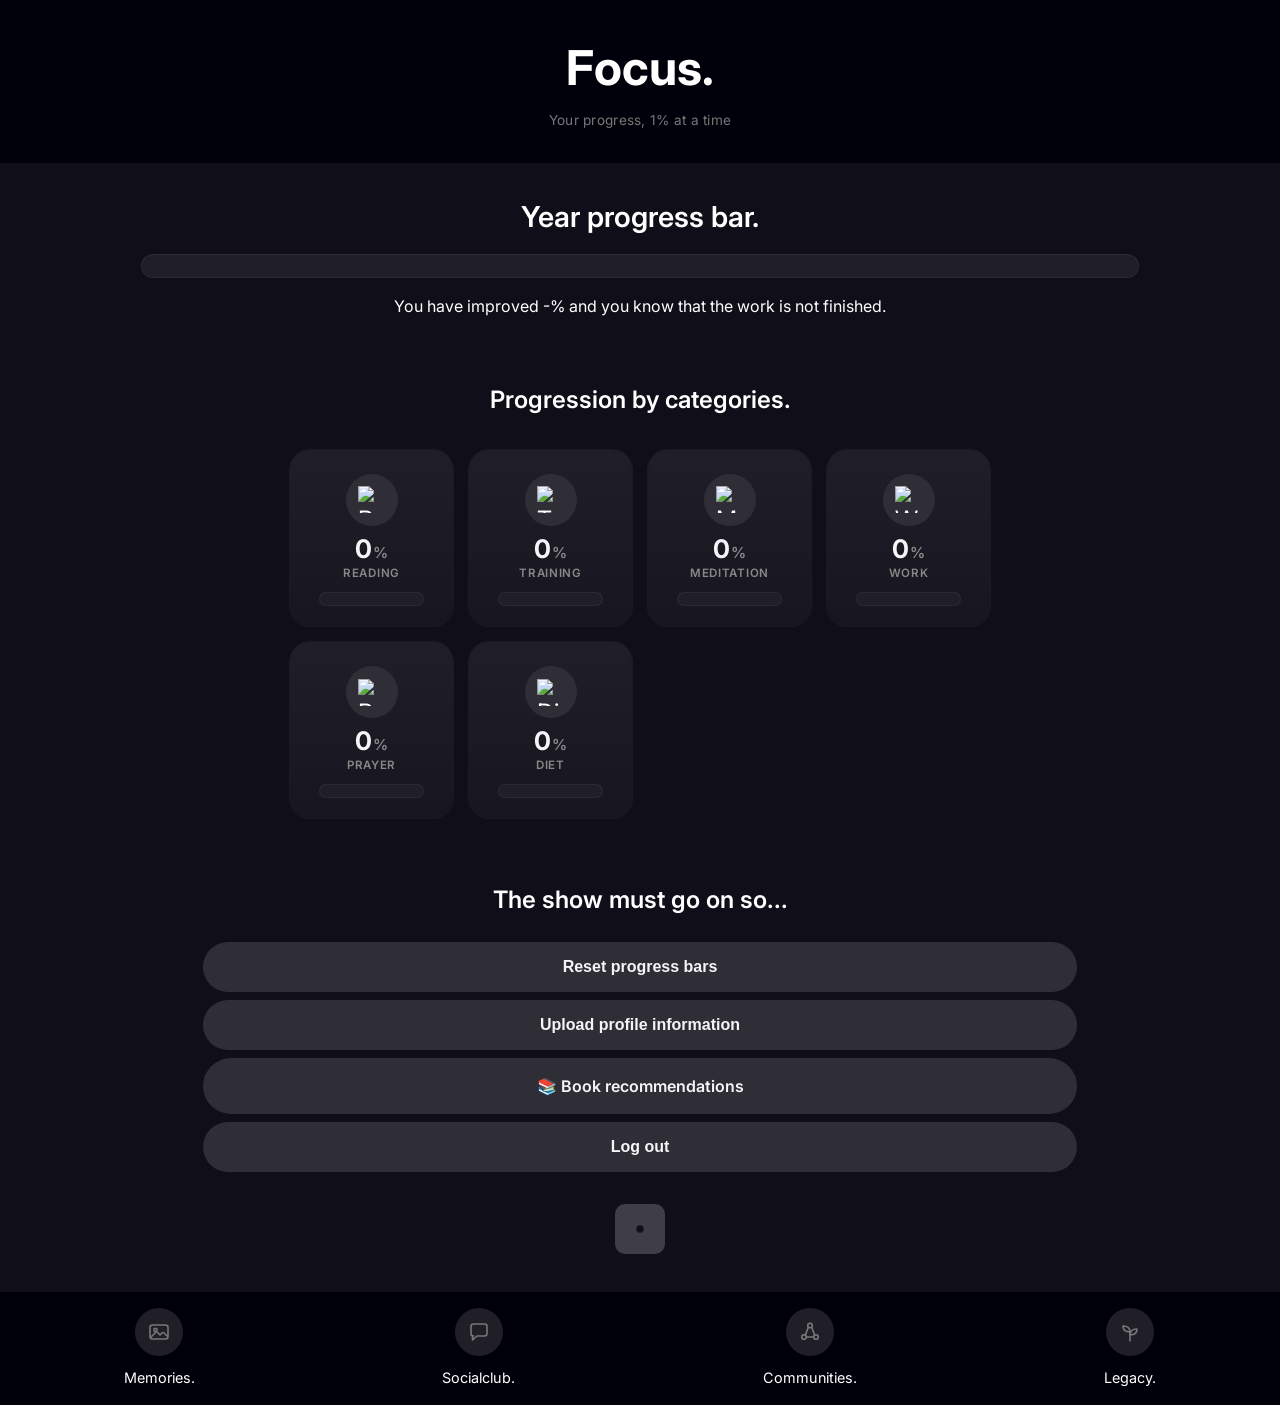
==== commit 96d5ab1b: "Add files via upload" ====
--- a/index.html
+++ b/index.html
@@ -273,8 +273,8 @@
       height: 100%;
       object-fit: cover;
     }
-    .nav-item .image-emoji img { width: 50%; height: 50%; object-fit: contain; opacity: 0.55; transition: opacity 0.2s; }
-    .nav-item.active .image-emoji img { opacity: 1; }
+    .nav-item .image-icon svg { width: 50%; height: 50%; color: #777; transition: color 0.2s; }
+    .nav-item.active .image-icon svg { color: #D4AF6D; }
     .nav-item span {
       font-size: 0.9rem;
       font-weight: 400;
@@ -725,32 +725,32 @@
     <nav class="bottom-nav">
       <div class="nav-item">
         <a href="memories.html">
-          <div class="image image-emoji">
-            <img src="https://cdn.jsdelivr.net/gh/twitter/twemoji@14.0.2/assets/svg/1f4f8.svg" alt="Memories">
+          <div class="image image-icon">
+            <svg viewBox="0 0 24 24" fill="none" stroke="currentColor" stroke-width="1.6" stroke-linecap="round" stroke-linejoin="round"><rect x="3" y="5" width="18" height="14" rx="2.5"/><circle cx="8.5" cy="10" r="1.6"/><path d="M4 17l4.5-4.5a1.5 1.5 0 0 1 2.1 0L13 15l2-2a1.5 1.5 0 0 1 2.1 0L20 16"/></svg>
           </div>
           <span>Memories.</span>
         </a>
       </div>
       <div class="nav-item">
         <a href="socialclub.html">
-            <div class="image image-emoji">
-              <img src="https://cdn.jsdelivr.net/gh/twitter/twemoji@14.0.2/assets/svg/1f4ac.svg" alt="Socialclub">
+            <div class="image image-icon">
+              <svg viewBox="0 0 24 24" fill="none" stroke="currentColor" stroke-width="1.6" stroke-linecap="round" stroke-linejoin="round"><path d="M4 6.5A2.5 2.5 0 0 1 6.5 4h11A2.5 2.5 0 0 1 20 6.5v7a2.5 2.5 0 0 1-2.5 2.5H10l-4.5 4v-4H6.5A2.5 2.5 0 0 1 4 13.5v-7Z"/></svg>
             </div>
             <span>Socialclub.</span>
           </a>
       </div>
       <div class="nav-item">
         <a href="communities.html">
-            <div class="image image-emoji">
-              <img src="https://cdn.jsdelivr.net/gh/twitter/twemoji@14.0.2/assets/svg/1f310.svg" alt="Communities">
+            <div class="image image-icon">
+              <svg viewBox="0 0 24 24" fill="none" stroke="currentColor" stroke-width="1.6" stroke-linecap="round" stroke-linejoin="round"><circle cx="12" cy="5.5" r="2.3"/><circle cx="6" cy="17" r="2.3"/><circle cx="18" cy="17" r="2.3"/><path d="M10.3 7.3 7.3 15.1M13.7 7.3l3 7.8M8.3 17h7.4"/></svg>
             </div>
             <span>Communities.</span>
           </a>
       </div>
       <div class="nav-item">
         <a href="legacy.html">
-            <div class="image image-emoji">
-              <img src="https://cdn.jsdelivr.net/gh/twitter/twemoji@14.0.2/assets/svg/1f331.svg" alt="Legacy">
+            <div class="image image-icon">
+              <svg viewBox="0 0 24 24" fill="none" stroke="currentColor" stroke-width="1.6" stroke-linecap="round" stroke-linejoin="round"><path d="M12 21v-9"/><path d="M12 12c0-4-3-6-7-6 0 4 3 6 7 6Z"/><path d="M12 15c0-4 3-6 7-6 0 4-3 6-7 6Z"/></svg>
             </div>
             <span>Legacy.</span>
           </a>
